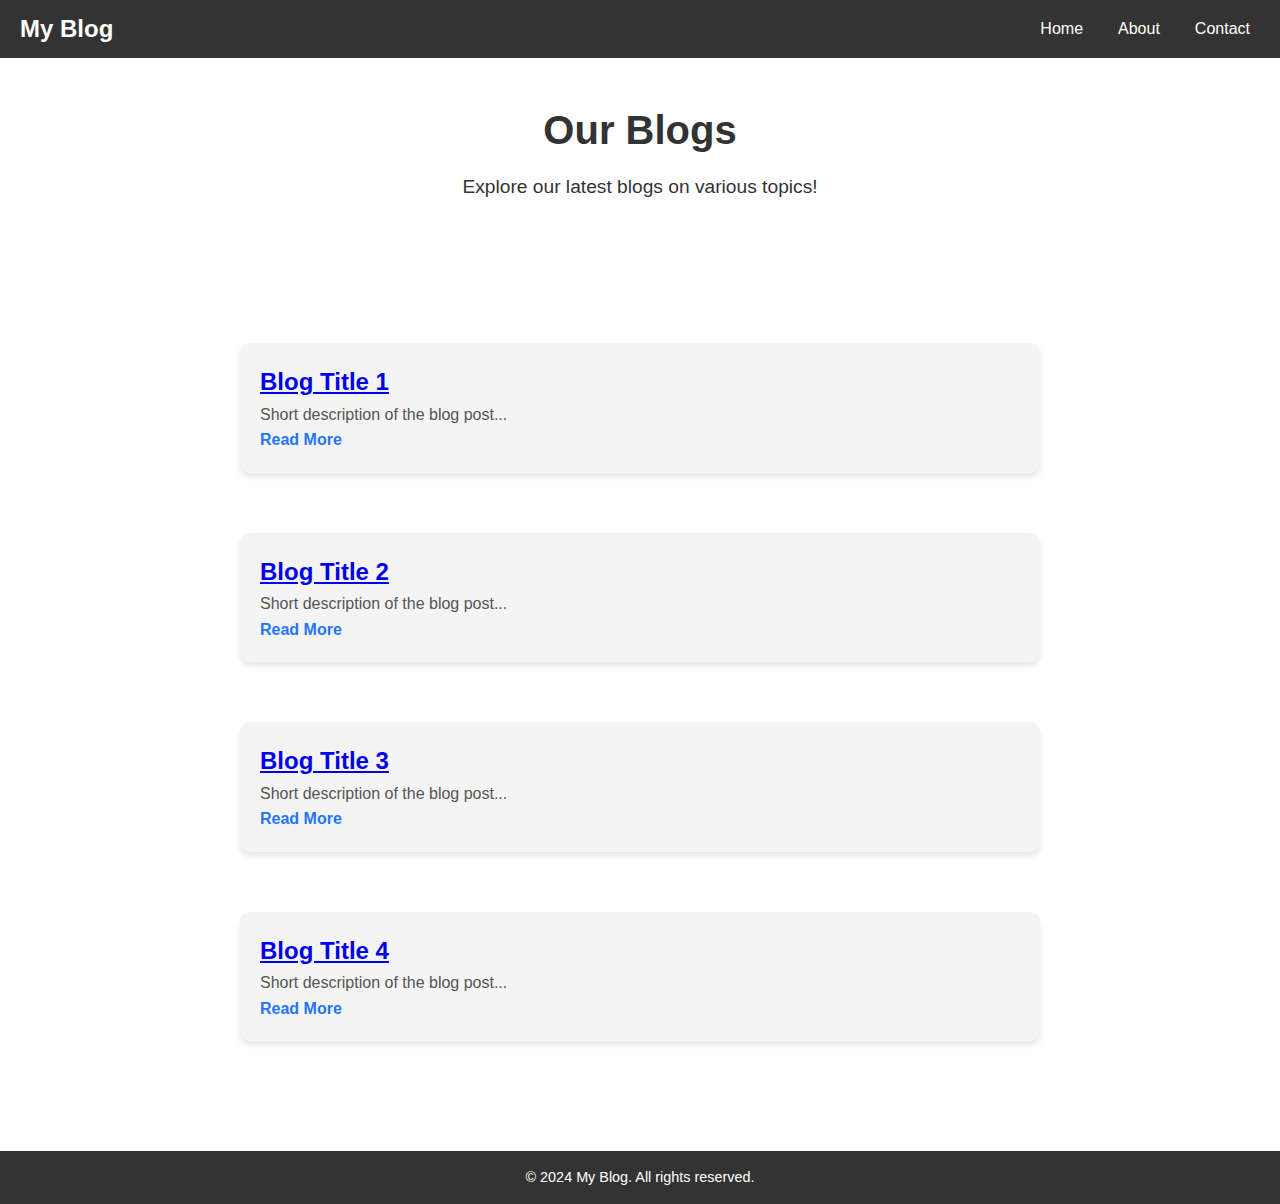
==== blog-list.html @ b1fc9a9f "Initial commit" ====
<!DOCTYPE html>
<html lang="en">
<head>
  <meta charset="UTF-8">
  <meta name="viewport" content="width=device-width, initial-scale=1.0">
  <title>Blog List</title>
  <link rel="stylesheet" href="assets/css/styles.css">
</head>
<body>
  <!-- Navbar -->
  <header>
    <nav class="navbar">
      <div class="logo">My Blog</div>
      <ul class="nav-links">
        <li><a href="index.html">Home</a></li>
        <li><a href="index.html#about">About</a></li>
        <li><a href="index.html#contact">Contact</a></li>
      </ul>
    </nav>
  </header>

  <!-- Main Content -->
  <main class="main-content">
    <section class="blog-header">
      <h1>Our Blogs</h1>
      <p>Explore our latest blogs on various topics!</p>
    </section>

    <!-- Blog List -->
    <section class="blog-list">
      <div class="blog-card">
        <h2><a href="blog.html">Blog Title 1</a></h2>
        <p>Short description of the blog post...</p>
        <a href="blog.html" class="read-more">Read More</a>
      </div>
      <div class="blog-card">
        <h2><a href="blog.html">Blog Title 2</a></h2>
        <p>Short description of the blog post...</p>
        <a href="blog.html" class="read-more">Read More</a>
      </div>
      <div class="blog-card">
        <h2><a href="blog.html">Blog Title 3</a></h2>
        <p>Short description of the blog post...</p>
        <a href="blog.html" class="read-more">Read More</a>
      </div>
      <div class="blog-card">
        <h2><a href="blog.html">Blog Title 4</a></h2>
        <p>Short description of the blog post...</p>
        <a href="blog.html" class="read-more">Read More</a>
      </div>
    </section>
  </main>
  <footer>
    <p>&copy; 2024 My Blog. All rights reserved.</p>
  </footer>
</body>
</html>
---- assets/css/styles.css ----
/* General Styles */
* {
    margin: 0;
    padding: 0;
    box-sizing: border-box;
}

body {
    font-family: 'Poppins', sans-serif;
    line-height: 1.6;
    color: #333;
    display: flex;
    flex-direction: column;
    min-height: 100vh;
}

main {
    flex: 1;
}

/* Navigation */

header nav {
    background: #333;
    color: white;
    display: flex;
    justify-content: space-between;
    align-items: center;
    padding: 10px 20px;
}


header .logo {
    font-size: 1.5rem;
    font-weight: 600;
}

.nav-links, .navbar-item, .navbar-brand {
    list-style: none;
    display: flex;
    gap: 15px;
}

.nav-links li, .navbar-item {
    list-style: none;
}

.nav-links li a, .navbar a {
    color: white;
    text-decoration: none;
    font-weight: 400;
    padding: 5px 10px;
    transition: color 0.3s, background 0.3s;
}

.nav-links li a:hover, .navbar a:hover {
    background: #444;
    border-radius: 5px;
}

/* Hero Section */
#hero {
    height: 70vh;
    background: linear-gradient(to right, #6a11cb, #2575fc);
    color: white;
    display: flex;
    justify-content: center;
    align-items: center;
    text-align: center;
    padding: 0 20px;
}

.hero-content h1 {
    font-size: 2.5rem;
    margin-bottom: 10px;
}

.hero-content p {
    font-size: 1.2rem;
    margin-bottom: 20px;
}

.hero-content .btn {
    background: white;
    color: #333;
    padding: 10px 20px;
    text-decoration: none;
    font-size: 1rem;
    border-radius: 5px;
    transition: 0.3s ease;
}

.hero-content .btn:hover {
    background: #444;
    color: white;
}

/* Section Styling */
section {
    padding: 40px 20px;
}

.container {
    max-width: 1100px;
    margin: auto;
    text-align: center;
}

#about p {
    margin-top: 10px;
    font-size: 1.1rem;
    color: #555;
}

/* Featured Blogs */
.blog-header {
    text-align: center;
    margin-bottom: 40px;
}

.blog-header h1 {
    font-size: 2.5rem;
    margin-bottom: 10px;
}

.blog-header p {
    font-size: 1.2rem;
}

.blog-list {
    display: flex;
    flex-wrap: wrap;
    gap: 20px;
    justify-content: center;
}

.blog-card {
    background: #f4f4f4;
    margin: 20px auto;
    padding: 20px;
    max-width: 800px;
    border-radius: 10px;
    box-shadow: 0 4px 6px rgba(0, 0, 0, 0.1);
    transition: 0.3s ease;
    width: 100%;
}

.blog-card h3 a {
    color: #2575fc;
    text-decoration: none;
    font-size: 1.4rem;
}

.blog-card:hover {
    transform: scale(1.05);
}

.blog-card p {
    font-size: 1rem;
    color: #555;
}

.read-more {
    font-size: 1rem;
    color: #2575fc;
    text-decoration: none;
    font-weight: bold;
    transition: color 0.3s;
}

.read-more:hover {
    color: #333;
}

/* Create Blog Button */
.create-blog-section {
    text-align: center;
    margin-top: 40px;
}

.create-blog-section button {
    background-color: #2575fc;
    color: white;
    padding: 10px 20px;
    font-size: 1.1rem;
    border: none;
    border-radius: 5px;
    cursor: pointer;
    transition: background-color 0.3s ease;
}

.create-blog-section button:hover {
    background-color: #1a62d3;
}

/* Create Blog Form */
#create-blog {
    margin-top: 20px;
    background-color: #fff;
    padding: 20px;
    border-radius: 8px;
    box-shadow: 0 4px 6px rgba(0, 0, 0, 0.1);
}

#create-blog input, #create-blog textarea {
    width: 100%;
    padding: 10px;
    border: 1px solid #ddd;
    border-radius: 5px;
    margin-bottom: 10px;
}

#create-blog button {
    width: 100%;
    background-color: #2575fc;
    color: white;
    padding: 10px;
    border: none;
    border-radius: 5px;
    cursor: pointer;
}

#create-blog button:hover {
    background-color: #1a62d3;
}

/* Contact Section */
.contact-section {
    background: #f7f7f7;
    padding: 40px 20px;
    border-radius: 10px;
    box-shadow: 0 8px 15px rgba(0, 0, 0, 0.1);
    margin-top: 50px;
    max-width: 1200px;
    margin-left: auto;
    margin-right: auto;
}

.contact-section h2 {
    font-size: 1.8rem;
    margin-bottom: 15px;
    color: #333;
}

.contact-section p {
    font-size: 1rem;
    margin-bottom: 20px;
    color: #555;
}

form {
    display: flex;
    flex-direction: column;
    gap: 15px;
}

.form-group {
    display: flex;
    flex-direction: column;
    gap: 5px;
}

.form-group label {
    font-size: 1rem;
    color: #333;
}

.form-group input,
.form-group textarea {
    padding: 10px;
    border: 1px solid #ddd;
    border-radius: 8px;
    font-size: 1rem;
    transition: border-color 0.3s ease;
}

.form-group input:focus,
.form-group textarea:focus {
    border-color: #2575fc;
    outline: none;
}

.form-group input::placeholder,
.form-group textarea::placeholder {
    color: #aaa;
}

.submit-btn {
    background: #2575fc;
    color: white;
    padding: 12px 20px;
    border: none;
    border-radius: 5px;
    font-size: 1.1rem;
    cursor: pointer;
    transition: background 0.3s ease;
}

.submit-btn:hover {
    background: #6a11cb;
}

.submit-btn:focus {
    outline: none;
}


/* Footer */
footer {
    text-align: center;
    background: #333;
    color: white;
    padding: 15px;
    font-size: 0.9rem;
    margin-top: 50px;
}

@media screen and (max-width: 768px) {
    .navbar {
        flex-direction: column;
        align-items: flex-start;
    }

    .nav-links {
        flex-direction: column;
        gap: 10px;
    }

    .nav-links li {
        text-align: left;
    }
}
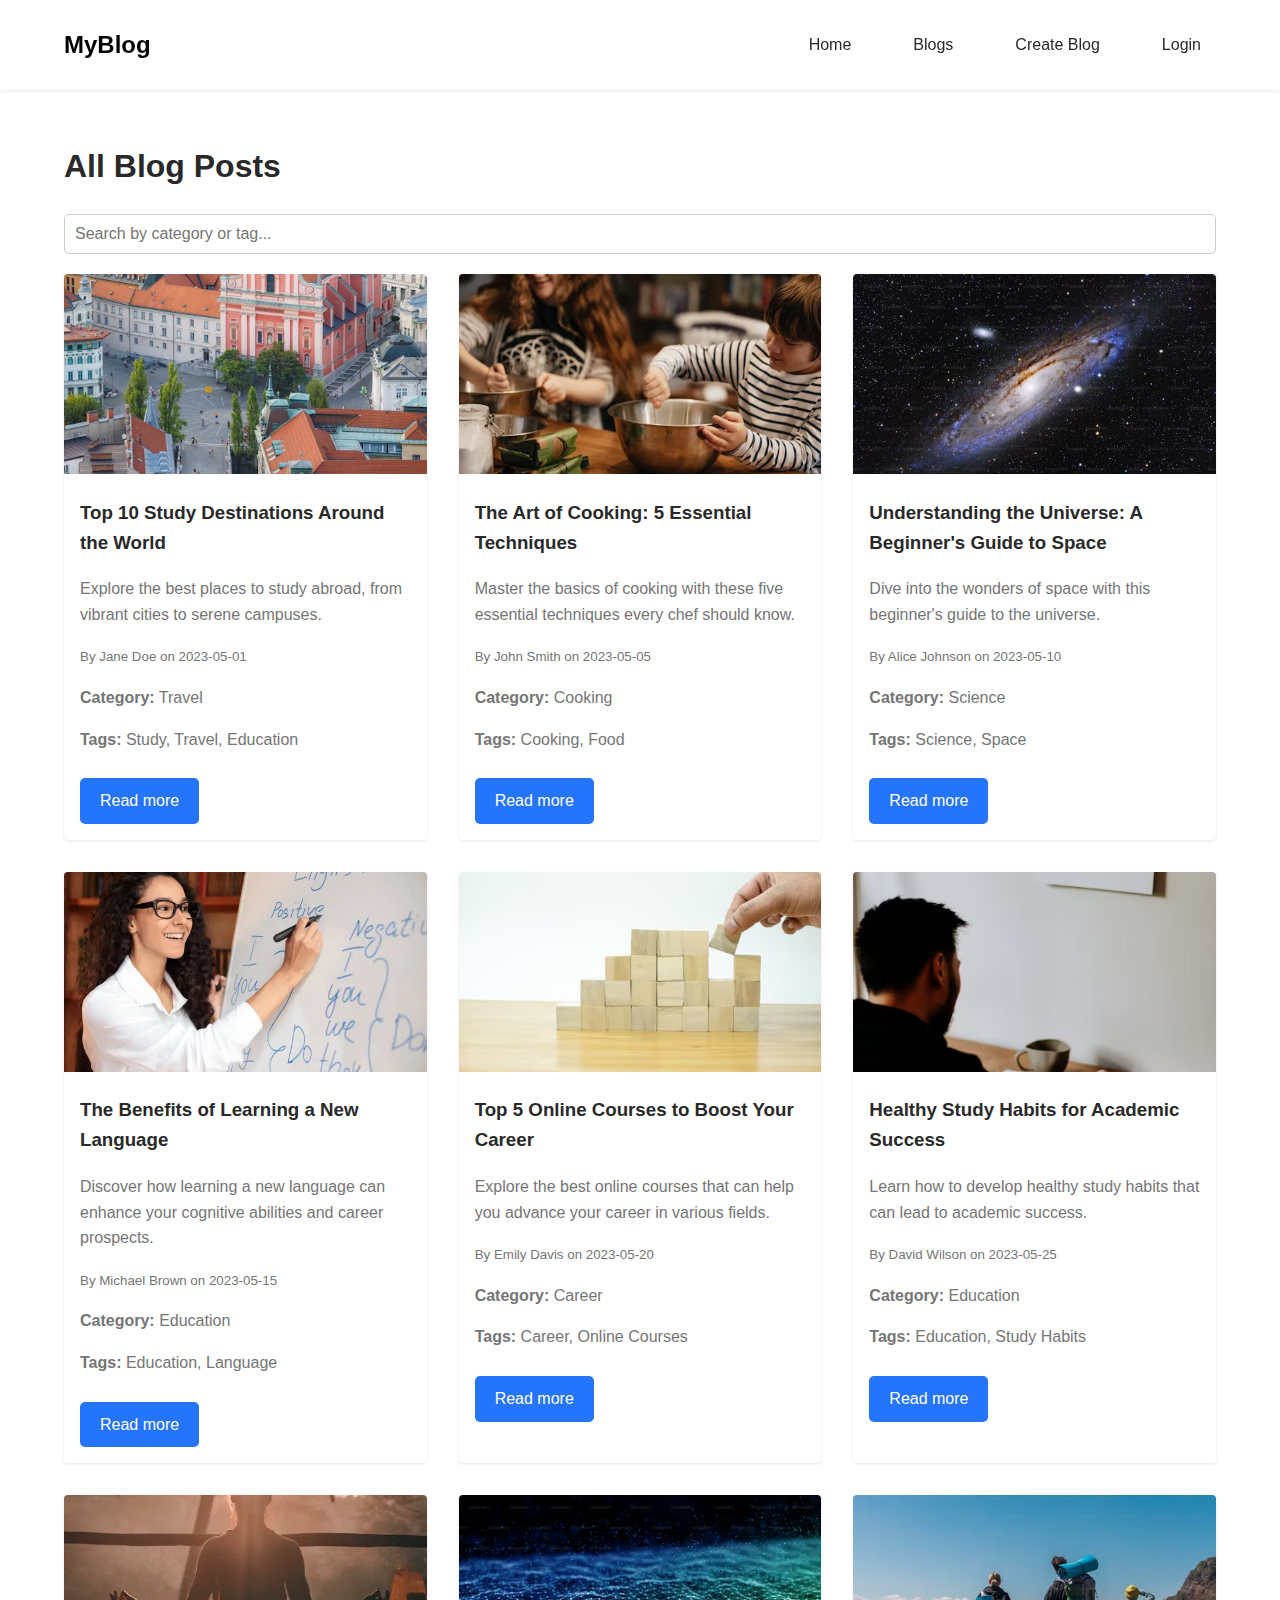
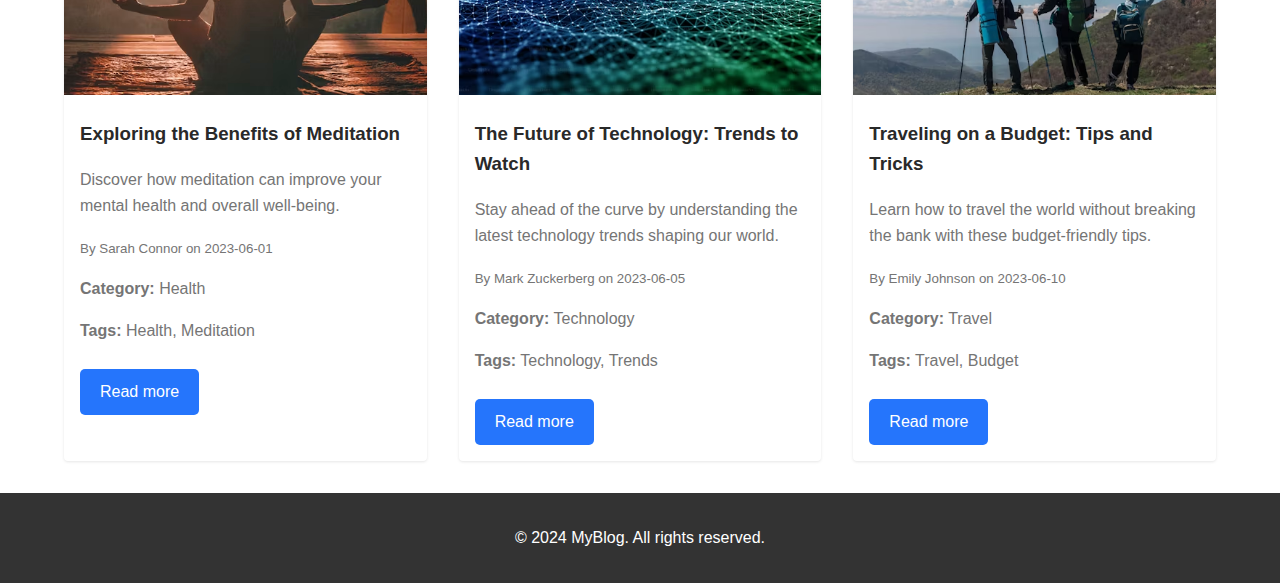
==== commit 79b59b3d: "Added login page and some more functionality" ====
--- a/blog-list.html
+++ b/blog-list.html
@@ -1,57 +1,36 @@
 <!DOCTYPE html>
 <html lang="en">
 <head>
-  <meta charset="UTF-8">
-  <meta name="viewport" content="width=device-width, initial-scale=1.0">
-  <title>Blog List</title>
-  <link rel="stylesheet" href="assets/css/styles.css">
+    <meta charset="UTF-8">
+    <meta name="viewport" content="width=device-width, initial-scale=1.0">
+    <title>All Blogs - MyBlog</title>
+    <link rel="stylesheet" href="assets/css/styles.css">
 </head>
-<body>
-  <!-- Navbar -->
-  <header>
-    <nav class="navbar">
-      <div class="logo">My Blog</div>
-      <ul class="nav-links">
-        <li><a href="index.html">Home</a></li>
-        <li><a href="index.html#about">About</a></li>
-        <li><a href="index.html#contact">Contact</a></li>
-      </ul>
-    </nav>
-  </header>
+<body class="blog-list">
+    <header>
+        <nav>
+            <div class="logo">MyBlog</div>
+            <ul>
+                <li><a href="index.html">Home</a></li>
+                <li><a href="blog-list.html">Blogs</a></li>
+                <li><a href="create-blog.html" >Create Blog</a></li>
+                <li><a href="login.html">Login</a></li>
+            </ul>
+        </nav>
+    </header>
 
-  <!-- Main Content -->
-  <main class="main-content">
-    <section class="blog-header">
-      <h1>Our Blogs</h1>
-      <p>Explore our latest blogs on various topics!</p>
-    </section>
+    <main class="main-content">
+        <h1>All Blog Posts</h1>
+        <input type="text" id="searchInput" placeholder="Search by category or tag..." />
+        <div class="post-grid" id="allPosts">
+            <!-- All blog posts will be dynamically inserted here -->
+        </div>
+    </main>
 
-    <!-- Blog List -->
-    <section class="blog-list">
-      <div class="blog-card">
-        <h2><a href="blog.html">Blog Title 1</a></h2>
-        <p>Short description of the blog post...</p>
-        <a href="blog.html" class="read-more">Read More</a>
-      </div>
-      <div class="blog-card">
-        <h2><a href="blog.html">Blog Title 2</a></h2>
-        <p>Short description of the blog post...</p>
-        <a href="blog.html" class="read-more">Read More</a>
-      </div>
-      <div class="blog-card">
-        <h2><a href="blog.html">Blog Title 3</a></h2>
-        <p>Short description of the blog post...</p>
-        <a href="blog.html" class="read-more">Read More</a>
-      </div>
-      <div class="blog-card">
-        <h2><a href="blog.html">Blog Title 4</a></h2>
-        <p>Short description of the blog post...</p>
-        <a href="blog.html" class="read-more">Read More</a>
-      </div>
-    </section>
-  </main>
-  <footer>
-    <p>&copy; 2024 My Blog. All rights reserved.</p>
-  </footer>
+    <footer>
+        <p>&copy; 2024 MyBlog. All rights reserved.</p>
+    </footer>
+
+    <script src="assets/js/script.js"></script>
 </body>
-</html>
+</html>--- a/assets/css/styles.css
+++ b/assets/css/styles.css
@@ -1,332 +1,332 @@
-/* General Styles */
-* {
+html, body {
+    height: 100%;
+    margin:0;
+    scroll-behavior: smooth;
+}   
+ body {
+    font-family: -apple-system, BlinkMacSystemFont, 'Segoe UI', 'Roboto', 'Oxygen', 'Ubuntu', 'Cantarell', 'Fira Sans', 'Droid Sans', 'Helvetica Neue', sans-serif;
+    line-height: 1.6;
+    color: #292929;
     margin: 0;
     padding: 0;
-    box-sizing: border-box;
-}
-
-body {
-    font-family: 'Poppins', sans-serif;
-    line-height: 1.6;
-    color: #333;
-    display: flex;
+    display: flex; /* Use flexbox for layout */
     flex-direction: column;
-    min-height: 100vh;
-}
-
-main {
-    flex: 1;
-}
-
-/* Navigation */
-
-header nav {
-    background: #333;
-    color: white;
+}   
+
+header {
+    background-color: #ffffff;
+    box-shadow: 0 1px 4px rgba(0, 0, 0, 0.1);
+    position: fixed;
+    top: 0;
+    left: 0;
+    right: 0;
+    z-index: 1000;
+}
+
+nav {
     display: flex;
     justify-content: space-between;
     align-items: center;
+    padding: 1rem 5%;
+    max-width: 1200px;
+    margin: 0 auto;
+}
+
+.logo {
+    font-size: 1.5rem;
+    font-weight: bold;
+    color: #000;
+}
+
+nav ul {
+    display: flex;
+    list-style-type: none;
+}
+
+nav ul li {
+    margin-left: 2rem;
+}
+
+nav ul li a {
+    text-decoration: none;
+    color: #292929;
+    transition: color 0.3s ease, background-color 0.3s ease;
+    padding: 10px 15px;
+    border-radius: 5px;
+}
+
+nav ul li a:hover {
+    background-color: #e0f7fa;
+    color: #012c25;
+}
+
+main {
+    flex:1;
+    padding: 0 5%;
+}
+
+.hero {
+    text-align: center;
+    padding: 4rem 0;
+}
+
+.hero h1 {
+    font-size: 3rem;
+    margin-bottom: 1rem;
+}
+
+.featured-posts {
+    margin-top: 2rem;
+}
+
+.post-grid {
+    display: grid;
+    grid-template-columns: repeat(auto-fill, minmax(300px, 1fr));
+    gap: 2rem;
+}
+
+
+.post-card {
+    background-color: #fff;
+    border-radius: 4px;
+    box-shadow: 0 1px 3px rgba(0, 0, 0, 0.1);
+    overflow: hidden;
+    transition: transform 0.2s ease-in-out;
+}
+
+.post-card:hover {
+    transform: translateY(-5px);
+}
+
+.post-card img {
+    width: 100%;
+    height: 200px;
+    object-fit: cover;
+}
+
+.post-card-content {
+    padding: 1rem;
+}
+
+.post-card h3 {
+    margin-top: 0;
+}
+
+.post-card p {
+    color: #757575;
+}
+
+footer {
+    background-color: #333;
+    color: white;
+    text-align: center;
+    padding: 1rem;
+    margin-top: 2rem;
+}
+
+@media (max-width: 768px) {
+    nav {
+        flex-direction: column;
+    }
+
+    nav ul {
+        margin-top: 1rem;
+    }
+
+    nav ul li {
+        margin-left: 1rem;
+        margin-right: 1rem;
+    }
+
+    .hero h1 {
+        font-size: 2rem;
+    }
+}
+
+.read-more-btn {
+    display: inline-block;
     padding: 10px 20px;
-}
-
-
-header .logo {
-    font-size: 1.5rem;
-    font-weight: 600;
-}
-
-.nav-links, .navbar-item, .navbar-brand {
-    list-style: none;
-    display: flex;
-    gap: 15px;
-}
-
-.nav-links li, .navbar-item {
-    list-style: none;
-}
-
-.nav-links li a, .navbar a {
+    background-color: #2575fc;
     color: white;
     text-decoration: none;
-    font-weight: 400;
-    padding: 5px 10px;
-    transition: color 0.3s, background 0.3s;
-}
-
-.nav-links li a:hover, .navbar a:hover {
-    background: #444;
     border-radius: 5px;
-}
-
-/* Hero Section */
-#hero {
-    height: 70vh;
-    background: linear-gradient(to right, #6a11cb, #2575fc);
-    color: white;
-    display: flex;
-    justify-content: center;
-    align-items: center;
-    text-align: center;
-    padding: 0 20px;
-}
-
-.hero-content h1 {
-    font-size: 2.5rem;
-    margin-bottom: 10px;
-}
-
-.hero-content p {
-    font-size: 1.2rem;
-    margin-bottom: 20px;
-}
-
-.hero-content .btn {
-    background: white;
-    color: #333;
-    padding: 10px 20px;
-    text-decoration: none;
-    font-size: 1rem;
-    border-radius: 5px;
-    transition: 0.3s ease;
-}
-
-.hero-content .btn:hover {
-    background: #444;
-    color: white;
-}
-
-/* Section Styling */
-section {
-    padding: 40px 20px;
-}
-
-.container {
-    max-width: 1100px;
-    margin: auto;
-    text-align: center;
-}
-
-#about p {
+    transition: background-color 0.3s ease;
     margin-top: 10px;
-    font-size: 1.1rem;
-    color: #555;
-}
-
-/* Featured Blogs */
-.blog-header {
-    text-align: center;
-    margin-bottom: 40px;
-}
-
-.blog-header h1 {
-    font-size: 2.5rem;
-    margin-bottom: 10px;
-}
-
-.blog-header p {
-    font-size: 1.2rem;
-}
-
-.blog-list {
-    display: flex;
-    flex-wrap: wrap;
-    gap: 20px;
-    justify-content: center;
-}
-
-.blog-card {
-    background: #f4f4f4;
-    margin: 20px auto;
-    padding: 20px;
-    max-width: 800px;
-    border-radius: 10px;
-    box-shadow: 0 4px 6px rgba(0, 0, 0, 0.1);
-    transition: 0.3s ease;
-    width: 100%;
-}
-
-.blog-card h3 a {
-    color: #2575fc;
-    text-decoration: none;
-    font-size: 1.4rem;
-}
-
-.blog-card:hover {
+}
+
+.read-more-btn:hover {
+    background-color: #1a62d3;
+}
+
+.main-content {
+    margin-top: 120px;
+}
+
+button {
+    transition: background-color 0.3s ease, transform 0.3s ease; /* Add transition for transform */
+}
+
+button:hover {
+    background-color: #1a62d3; /* Darker shade on hover */
+    transform: scale(1.05); /* Slightly increase size on hover */
+}
+
+/* Styles for the Create Blog page */
+form {
+    background-color: #f9f9f9; /* Light background for the form */
+    border-radius: 8px; /* Rounded corners */
+    padding: 2rem; /* Padding around the form */
+    box-shadow: 0 2px 5px rgba(0, 0, 0, 0.1); /* Subtle shadow */
+    margin-top: 2rem; /* Space above the form */
+}
+
+form div {
+    margin-bottom: 1.5rem; /* Space between form fields */
+}
+
+form label {
+    display: block; /* Make labels block elements */
+    margin-bottom: 0.5rem; /* Space below labels */
+    font-weight: bold; /* Bold labels */
+}
+
+form input[type="text"],
+form input[type="date"],
+form textarea {
+    width: 100%; /* Full width */
+    padding: 10px; /* Padding inside input fields */
+    border: 1px solid #ccc; /* Border color */
+    border-radius: 4px; /* Rounded corners */
+    box-sizing: border-box; /* Include padding in width */
+}
+
+form textarea {
+    height: 100px; /* Set a height for the textarea */
+    resize: vertical; /* Allow vertical resizing */
+}
+
+form button {
+    background-color: #2575fc; /* Button background color */
+    color: white; /* Button text color */
+    padding: 10px 20px; /* Padding for the button */
+    border: none; /* Remove border */
+    border-radius: 5px; /* Rounded corners */
+    cursor: pointer; /* Pointer cursor on hover */
+    transition: background-color 0.3s ease; /* Smooth transition */
+}
+
+form button:hover {
+    background-color: #1a62d3; /* Darker shade on hover */
+}
+
+/* Styles for the Like button */
+#likeButton {
+    background-color: #ff4081; /* Pink background color */
+    color: white; /* White text color */
+    padding: 10px 15px; /* Padding for the button */
+    border: none; /* Remove border */
+    border-radius: 5px; /* Rounded corners */
+    cursor: pointer; /* Pointer cursor on hover */
+    transition: background-color 0.3s ease, transform 0.3s ease; /* Smooth transition */
+    margin-right: 10px; /* Space between like button and like count */
+}
+
+#likeButton:hover {
+    background-color: #e91e63; /* Darker pink on hover */
     transform: scale(1.05);
 }
 
-.blog-card p {
-    font-size: 1rem;
-    color: #555;
-}
-
-.read-more {
-    font-size: 1rem;
-    color: #2575fc;
-    text-decoration: none;
-    font-weight: bold;
-    transition: color 0.3s;
-}
-
-.read-more:hover {
-    color: #333;
-}
-
-/* Create Blog Button */
-.create-blog-section {
-    text-align: center;
-    margin-top: 40px;
-}
-
-.create-blog-section button {
-    background-color: #2575fc;
-    color: white;
-    padding: 10px 20px;
-    font-size: 1.1rem;
-    border: none;
-    border-radius: 5px;
-    cursor: pointer;
-    transition: background-color 0.3s ease;
-}
-
-.create-blog-section button:hover {
-    background-color: #1a62d3;
-}
-
-/* Create Blog Form */
-#create-blog {
-    margin-top: 20px;
-    background-color: #fff;
-    padding: 20px;
-    border-radius: 8px;
-    box-shadow: 0 4px 6px rgba(0, 0, 0, 0.1);
-}
-
-#create-blog input, #create-blog textarea {
-    width: 100%;
-    padding: 10px;
-    border: 1px solid #ddd;
-    border-radius: 5px;
-    margin-bottom: 10px;
-}
-
-#create-blog button {
-    width: 100%;
-    background-color: #2575fc;
-    color: white;
-    padding: 10px;
-    border: none;
-    border-radius: 5px;
-    cursor: pointer;
-}
-
-#create-blog button:hover {
-    background-color: #1a62d3;
-}
-
-/* Contact Section */
-.contact-section {
-    background: #f7f7f7;
-    padding: 40px 20px;
-    border-radius: 10px;
-    box-shadow: 0 8px 15px rgba(0, 0, 0, 0.1);
-    margin-top: 50px;
-    max-width: 1200px;
-    margin-left: auto;
-    margin-right: auto;
-}
-
-.contact-section h2 {
-    font-size: 1.8rem;
-    margin-bottom: 15px;
-    color: #333;
-}
-
-.contact-section p {
-    font-size: 1rem;
-    margin-bottom: 20px;
-    color: #555;
-}
-
-form {
-    display: flex;
-    flex-direction: column;
-    gap: 15px;
-}
-
-.form-group {
-    display: flex;
-    flex-direction: column;
-    gap: 5px;
-}
-
-.form-group label {
-    font-size: 1rem;
-    color: #333;
-}
-
-.form-group input,
-.form-group textarea {
-    padding: 10px;
-    border: 1px solid #ddd;
-    border-radius: 8px;
-    font-size: 1rem;
-    transition: border-color 0.3s ease;
-}
-
-.form-group input:focus,
-.form-group textarea:focus {
-    border-color: #2575fc;
-    outline: none;
-}
-
-.form-group input::placeholder,
-.form-group textarea::placeholder {
-    color: #aaa;
-}
-
-.submit-btn {
-    background: #2575fc;
-    color: white;
-    padding: 12px 20px;
-    border: none;
-    border-radius: 5px;
-    font-size: 1.1rem;
-    cursor: pointer;
-    transition: background 0.3s ease;
-}
-
-.submit-btn:hover {
-    background: #6a11cb;
-}
-
-.submit-btn:focus {
-    outline: none;
-}
-
-
-/* Footer */
-footer {
-    text-align: center;
-    background: #333;
-    color: white;
-    padding: 15px;
-    font-size: 0.9rem;
-    margin-top: 50px;
-}
-
-@media screen and (max-width: 768px) {
-    .navbar {
-        flex-direction: column;
-        align-items: flex-start;
-    }
-
-    .nav-links {
-        flex-direction: column;
-        gap: 10px;
-    }
-
-    .nav-links li {
-        text-align: left;
-    }
-}
+.back-button-container {
+    display: flex; /* Use flexbox for alignment */
+    justify-content: flex-end; /* Align items to the right */
+    margin-top: 20px; /* Space above the button */
+}
+
+/* Styles for the search input */
+#searchInput {
+    width: 100%; /* Full width */
+    padding: 10px; /* Padding inside the input */
+    border: 1px solid #ccc; /* Border color */
+    border-radius: 5px; /* Rounded corners */
+    margin-bottom: 20px; /* Space below the input */
+    box-sizing: border-box; /* Include padding in width */
+    font-size: 16px; /* Font size */
+}
+
+/* Optional: Add a focus effect */
+#searchInput:focus {
+    border-color: #2575fc; /* Change border color on focus */
+    outline: none; /* Remove default outline */
+}
+
+/* Styles for the login page */
+.login-container {
+    display: flex; /* Use flexbox for centering */
+    justify-content: center; /* Center horizontally */
+    align-items: center; /* Center vertically */
+    height: calc(100vh - 120px); /* Full height minus header and footer */
+    margin-top:100px;
+}
+
+.login-form {
+    background-color: #f9f9f9; /* Light background for the form */
+    border-radius: 8px; /* Rounded corners */
+    padding: 2rem; /* Padding around the form */
+    box-shadow: 0 2px 5px rgba(0, 0, 0, 0.1); /* Subtle shadow */
+    width: 100%; /* Full width */
+    max-width: 400px; /* Max width for the form */
+}
+
+.login-form h1 {
+    text-align: center; /* Center the heading */
+}
+
+.login-form div {
+    margin-bottom: 1.5rem; /* Space between form fields */
+}
+
+.login-form label {
+    display: block; /* Make labels block elements */
+    margin-bottom: 0.5rem; /* Space below labels */
+    font-weight: bold; /* Bold labels */
+}
+
+.login-form input[type="text"],
+.login-form input[type="password"] {
+    width: 100%; /* Full width */
+    padding: 10px; /* Padding inside input fields */
+    border: 1px solid #ccc; /* Border color */
+    border-radius: 4px; /* Rounded corners */
+    box-sizing: border-box; /* Include padding in width */
+}
+
+.login-form button {
+    background-color: #2575fc; /* Button background color */
+    color: white; /* Button text color */
+    padding: 10px 20px; /* Padding for the button */
+    border: none; /* Remove border */
+    border-radius: 5px; /* Rounded corners */
+    cursor: pointer; /* Pointer cursor on hover */
+    transition: background-color 0.3s ease; /* Smooth transition */
+    width: 100%; /* Full width for the button */
+}
+
+.login-form button:hover {
+    background-color: #1a62d3; /* Darker shade on hover */
+}
+
+.required {
+    color: red; /* Set the color of the asterisk to red */
+    margin-left: 5px; /* Add some space between the label and the asterisk */
+}
+
+#commentsSection {
+    transform: translateY(20px); /* Start slightly below */
+    opacity: 0; /* Start hidden */
+    transition: transform 0.5s ease, opacity 0.5s ease; /* Transition for transform and opacity */
+}
+
+#commentsSection.visible {
+    transform: translateY(0); /* Slide to original position */
+    opacity: 1; /* Fully visible */
+}
